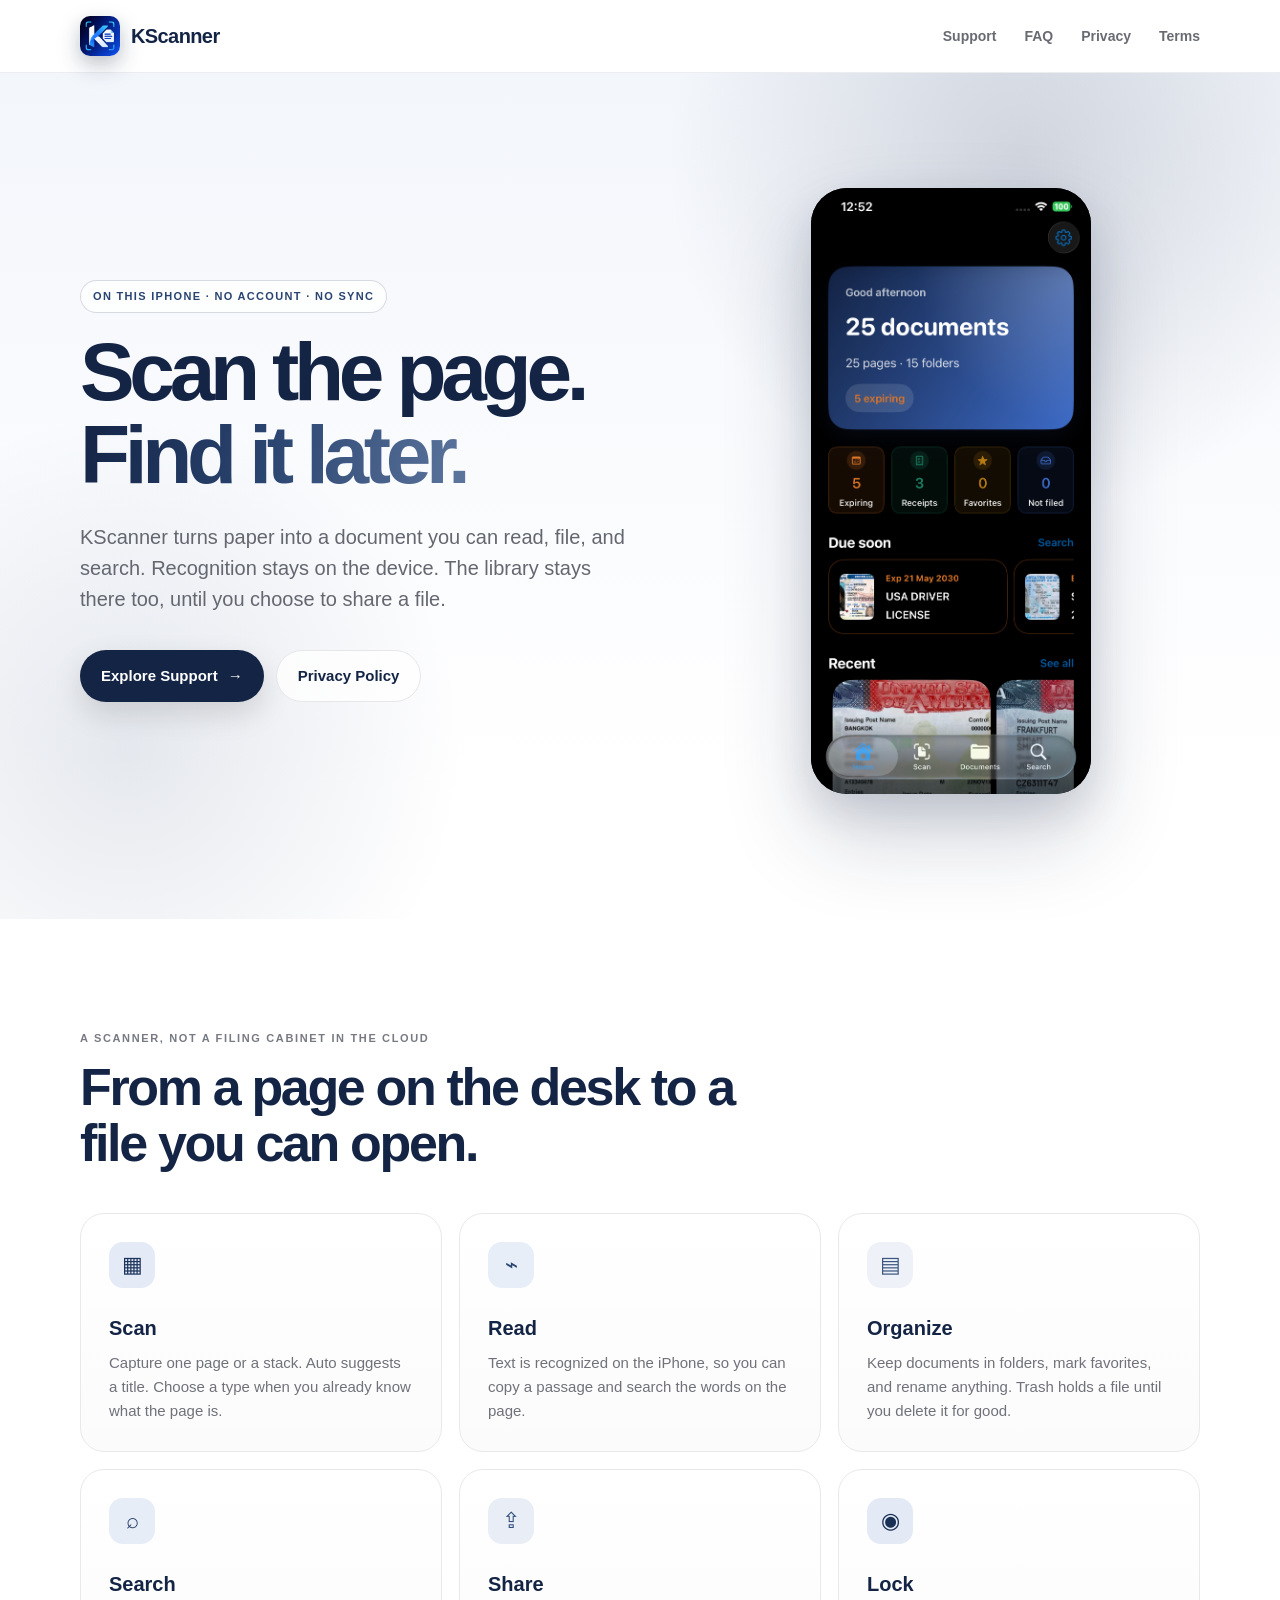
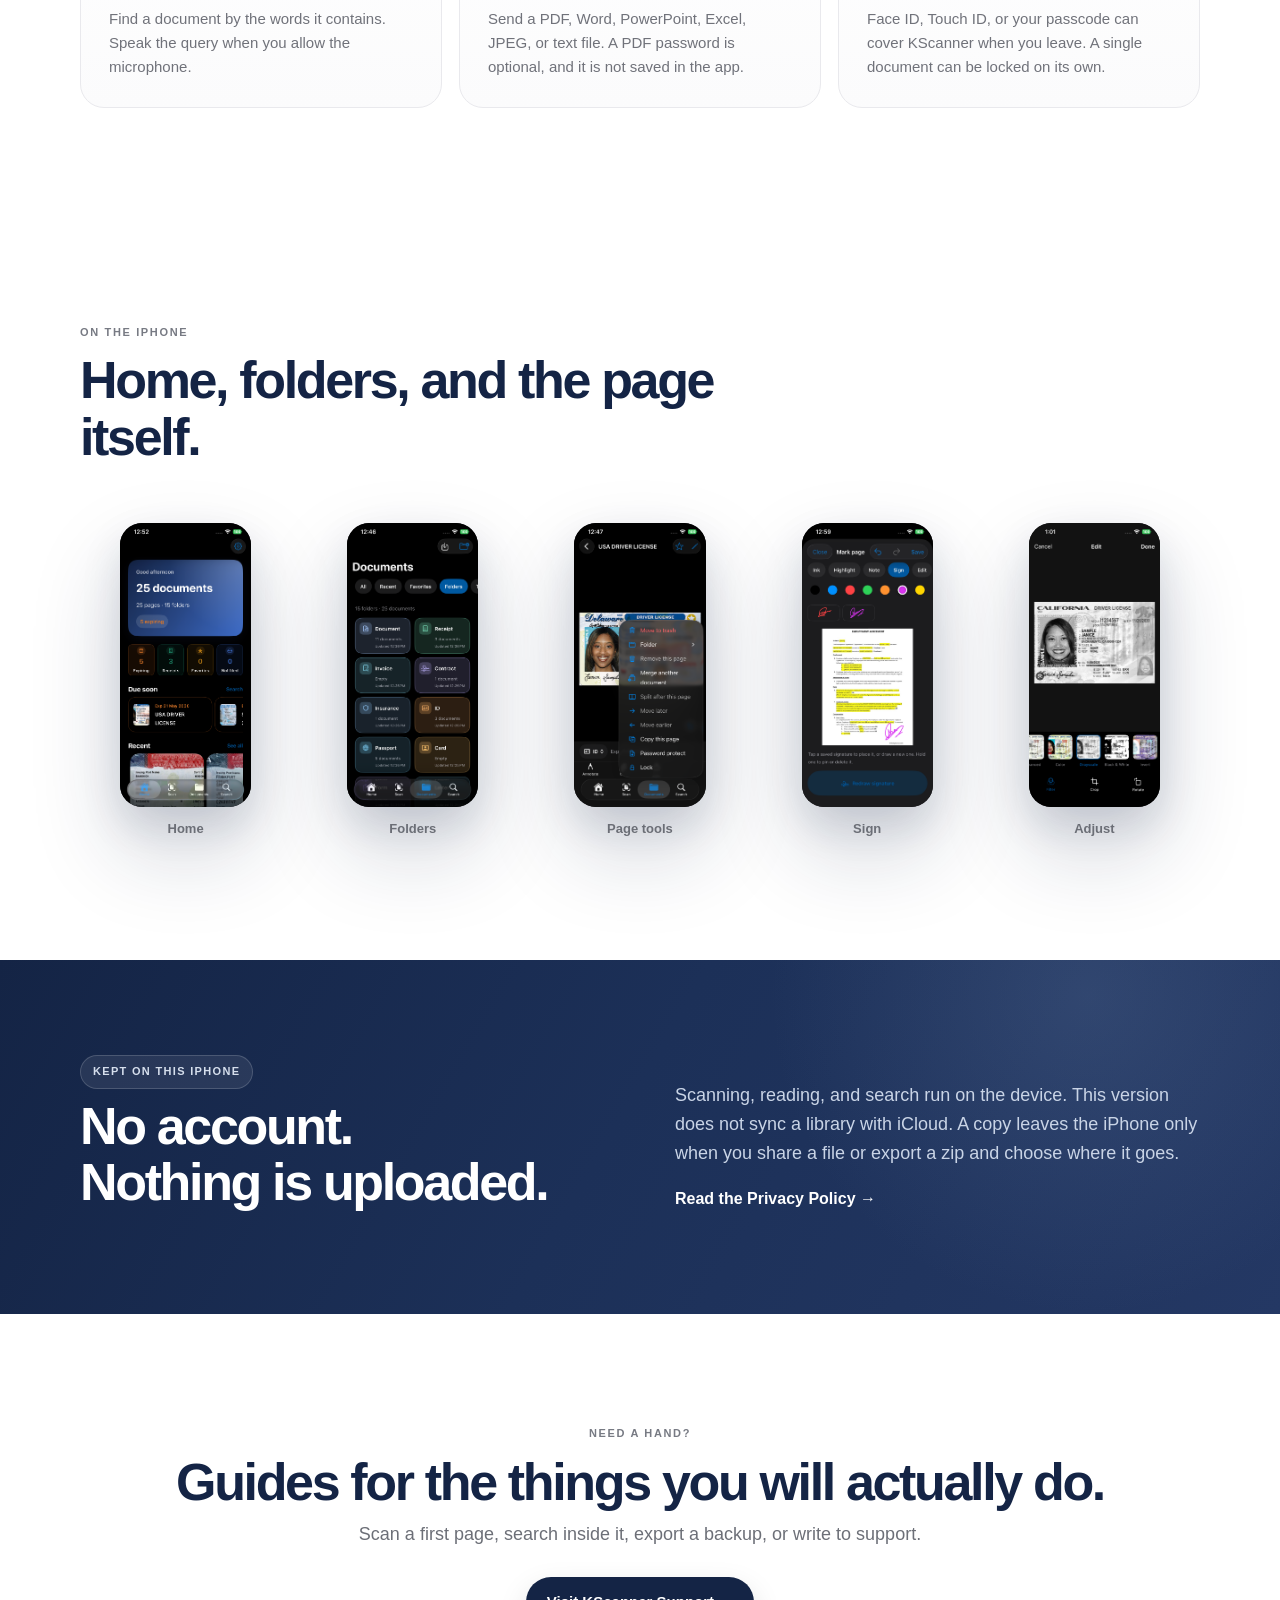
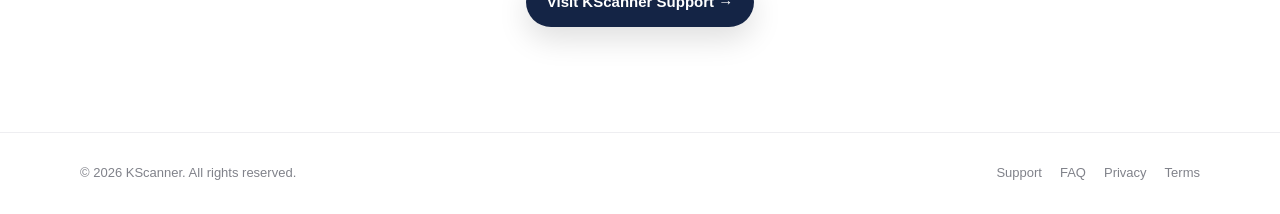
==== index.html @ 7801cc3a "Add files via upload" ====
<!doctype html>
<html lang="en">
<head>
    <meta charset="utf-8">
    <meta name="viewport" content="width=device-width, initial-scale=1">
    <meta name="theme-color" content="#142445">
    <link rel="icon" href="images/kscanner-icon.png" type="image/png">
    <link rel="apple-touch-icon" href="images/kscanner-icon.png">
    <meta
        name="description"
        content="KScanner is a private document scanner for iPhone. Scan a page, read it on the device, and keep the library until you choose to share it."
    >
    <title>KScanner — Scan a page. Keep it here.</title>
    <link rel="stylesheet" href="styles.css">
</head>
<body>

<header>
    <div class="nav wrap">
        <a class="brand" href="index.html" aria-label="KScanner">
            <img class="brand-icon" src="images/kscanner-icon.png" width="40" height="40" alt="">
            <span aria-hidden="true">KScanner</span>
        </a>
        <nav aria-label="Main">
            <a href="support.html">Support</a>
            <a href="faq.html">FAQ</a>
            <a href="privacy.html">Privacy</a>
            <a href="terms.html">Terms</a>
        </nav>
    </div>
</header>

<main>

<section class="hero">
    <div class="wrap hero-grid">
        <div>
            <span class="pill">ON THIS IPHONE · NO ACCOUNT · NO SYNC</span>
            <h1>
                Scan the page.<br>
                <span class="gradient-text">Find it later.</span>
            </h1>
            <p class="lead">
                KScanner turns paper into a document you can read, file, and search.
                Recognition stays on the device. The library stays there too, until you choose to share a file.
            </p>
            <div class="actions">
                <a class="button" href="support.html">
                    Explore Support
                    <span>→</span>
                </a>
                <a class="button ghost" href="privacy.html">Privacy Policy</a>
            </div>
        </div>

        <figure class="phone-shot hero-phone">
            <img
                src="images/screenshots/1.png"
                width="1170"
                height="2532"
                alt="KScanner home, with documents due soon and recent pages"
            >
        </figure>
    </div>
</section>

<section class="section">
    <div class="wrap">
        <div class="section-title">
            <span class="eyebrow">A SCANNER, NOT A FILING CABINET IN THE CLOUD</span>
            <h2>From a page on the desk to a file you can open.</h2>
        </div>

        <div class="cards">
            <article>
                <span class="card-icon blue">▦</span>
                <h3>Scan</h3>
                <p>
                    Capture one page or a stack. Auto suggests a title.
                    Choose a type when you already know what the page is.
                </p>
            </article>
            <article>
                <span class="card-icon purple">⌁</span>
                <h3>Read</h3>
                <p>
                    Text is recognized on the iPhone, so you can copy a passage
                    and search the words on the page.
                </p>
            </article>
            <article>
                <span class="card-icon orange">▤</span>
                <h3>Organize</h3>
                <p>
                    Keep documents in folders, mark favorites, and rename anything.
                    Trash holds a file until you delete it for good.
                </p>
            </article>
            <article>
                <span class="card-icon green">⌕</span>
                <h3>Search</h3>
                <p>
                    Find a document by the words it contains. Speak the query
                    when you allow the microphone.
                </p>
            </article>
            <article>
                <span class="card-icon pink">⇪</span>
                <h3>Share</h3>
                <p>
                    Send a PDF, Word, PowerPoint, Excel, JPEG, or text file.
                    A PDF password is optional, and it is not saved in the app.
                </p>
            </article>
            <article>
                <span class="card-icon cyan">◉</span>
                <h3>Lock</h3>
                <p>
                    Face ID, Touch ID, or your passcode can cover KScanner when you leave.
                    A single document can be locked on its own.
                </p>
            </article>
        </div>
    </div>
</section>

<section class="section">
    <div class="wrap">
        <div class="section-title">
            <span class="eyebrow">ON THE IPHONE</span>
            <h2>Home, folders, and the page itself.</h2>
        </div>
        <div class="shot-row">
            <figure>
                <div class="phone-shot">
                    <img src="images/screenshots/1.png" width="1170" height="2532" alt="Home, with documents due soon and recent scans">
                </div>
                <figcaption>Home</figcaption>
            </figure>
            <figure>
                <div class="phone-shot">
                    <img src="images/screenshots/2.png" width="1170" height="2532" alt="Documents organized into folders such as Receipt, Contract, and Passport">
                </div>
                <figcaption>Folders</figcaption>
            </figure>
            <figure>
                <div class="phone-shot">
                    <img src="images/screenshots/3.png" width="1170" height="2532" alt="Page tools, including trash, merge, password protection, and lock">
                </div>
                <figcaption>Page tools</figcaption>
            </figure>
            <figure>
                <div class="phone-shot">
                    <img src="images/screenshots/4.png" width="1170" height="2532" alt="Marking a page with ink, highlight, a note, and a signature">
                </div>
                <figcaption>Sign</figcaption>
            </figure>
            <figure>
                <div class="phone-shot">
                    <img src="images/screenshots/5.png" width="1170" height="2532" alt="Adjusting a page with filter, crop, and rotate">
                </div>
                <figcaption>Adjust</figcaption>
            </figure>
        </div>
    </div>
</section>

<section class="privacy-band">
    <div class="wrap split">
        <div>
            <span class="pill">KEPT ON THIS IPHONE</span>
            <h2>
                No account.<br>
                Nothing is uploaded.
            </h2>
        </div>
        <div>
            <p>
                Scanning, reading, and search run on the device. This version does not sync a library with iCloud.
                A copy leaves the iPhone only when you share a file or export a zip and choose where it goes.
            </p>
            <a class="text-link" href="privacy.html">Read the Privacy Policy →</a>
        </div>
    </div>
</section>

<section class="section">
    <div class="wrap final-cta">
        <span class="eyebrow">NEED A HAND?</span>
        <h2>Guides for the things you will actually do.</h2>
        <p>
            Scan a first page, search inside it, export a backup, or write to support.
        </p>
        <a class="button" href="support.html">Visit KScanner Support →</a>
    </div>
</section>

</main>

<footer>
    <div class="wrap footer">
        <span>© 2026 KScanner. All rights reserved.</span>
        <span>
            <a href="support.html">Support</a>
            <a href="faq.html">FAQ</a>
            <a href="privacy.html">Privacy</a>
            <a href="terms.html">Terms</a>
        </span>
    </div>
</footer>

</body>
</html>
---- styles.css ----
* {
    box-sizing: border-box;
}

html {
    scroll-behavior: smooth;
}

body {
    margin: 0;
    font-family: -apple-system, BlinkMacSystemFont, "SF Pro Display",
        "SF Pro Text", Inter, Arial, sans-serif;
    color: #142445;
    background: #ffffff;
    line-height: 1.6;
}

a {
    color: inherit;
}

.wrap {
    width: min(1120px, calc(100% - 40px));
    margin: 0 auto;
}

.narrow {
    width: min(820px, calc(100% - 40px));
}

header {
    position: sticky;
    top: 0;
    z-index: 100;
    background: rgba(255, 255, 255, 0.78);
    backdrop-filter: blur(24px);
    -webkit-backdrop-filter: blur(24px);
    border-bottom: 1px solid rgba(20, 36, 69, 0.08);
}

.nav {
    height: 72px;
    display: flex;
    align-items: center;
    justify-content: space-between;
}

.brand {
    display: flex;
    align-items: center;
    gap: 11px;
    text-decoration: none;
    font-size: 20px;
    font-weight: 800;
    letter-spacing: -0.03em;
}

.brand-icon {
    width: 40px;
    height: 40px;
    display: block;
    border-radius: 10px;
    object-fit: cover;
    box-shadow:
        0 5px 15px rgba(0, 0, 0, 0.08),
        0 10px 25px rgba(20, 36, 69, 0.22);
}

nav {
    display: flex;
    gap: 28px;
}

nav a {
    text-decoration: none;
    color: #696b73;
    font-size: 14px;
    font-weight: 650;
    transition: color 0.2s ease;
}

nav a:hover,
nav a.active {
    color: #142445;
}

.app-store-bar {
    display: flex;
    justify-content: center;
    align-items: center;
    padding: 16px 20px;
    background: #f3f6fb;
}

.app-store-link {
    display: inline-flex;
    line-height: 0;
    text-decoration: none;
    transition: transform 0.2s ease;
}

.app-store-link:hover {
    transform: translateY(-2px);
}

.app-store-badge {
    display: block;
    height: 44px;
    width: auto;
}

/* HERO */

.hero {
    position: relative;
    overflow: hidden;
    padding: 115px 0 125px;
    background:
        radial-gradient(circle at 80% 10%, rgba(20, 36, 69, 0.16), transparent 28%),
        radial-gradient(circle at 10% 80%, rgba(42, 68, 112, 0.12), transparent 25%),
        linear-gradient(180deg, #f3f6fb 0%, #ffffff 85%);
}

.hero-grid {
    display: grid;
    grid-template-columns: 1.05fr 0.95fr;
    gap: 70px;
    align-items: center;
}

.hero h1,
.page-hero h1 {
    font-size: clamp(48px, 7vw, 82px);
    line-height: 1.01;
    letter-spacing: -0.065em;
    margin: 18px 0 25px;
    font-weight: 850;
}

.gradient-text {
    background: linear-gradient(
        100deg,
        #142445,
        #2a4470 48%,
        #5d769e
    );
    -webkit-background-clip: text;
    background-clip: text;
    color: transparent;
}

.lead {
    font-size: 20px;
    line-height: 1.55;
    color: #646770;
    max-width: 690px;
}

.pill {
    display: inline-flex;
    padding: 7px 12px;
    border: 1px solid rgba(20, 36, 69, 0.16);
    border-radius: 999px;
    background: rgba(255, 255, 255, 0.72);
    font-size: 11px;
    font-weight: 800;
    letter-spacing: 0.12em;
    color: #2a4470;
}

.actions {
    display: flex;
    gap: 12px;
    margin-top: 35px;
}

.button {
    display: inline-flex;
    align-items: center;
    gap: 10px;
    padding: 13px 21px;
    border-radius: 999px;
    background: #142445;
    color: white;
    text-decoration: none;
    font-size: 15px;
    font-weight: 700;
    box-shadow: 0 12px 30px rgba(0, 0, 0, 0.13);
    transition:
        transform 0.2s ease,
        box-shadow 0.2s ease;
}

.button:hover {
    transform: translateY(-3px);
    box-shadow: 0 18px 38px rgba(0, 0, 0, 0.17);
}

.button.ghost {
    background: rgba(255, 255, 255, 0.8);
    color: #142445;
    border: 1px solid #e7e7eb;
    box-shadow: none;
}

/* HERO VISUAL */

.hero-card {
    min-height: 430px;
    border-radius: 38px;
    position: relative;
    overflow: hidden;
    background:
        radial-gradient(
            circle at 50% 35%,
            rgba(255, 255, 255, 0.95),
            transparent 30%
        ),
        linear-gradient(
            145deg,
            #e4ebf6,
            #eef2f8 52%,
            #e7eef6
        );
    border: 1px solid rgba(255, 255, 255, 0.9);
    box-shadow: 0 30px 80px rgba(20, 36, 69, 0.14);
}

.orb {
    position: absolute;
    width: 340px;
    height: 340px;
    border-radius: 50%;
    background:
        radial-gradient(
            circle at 35% 30%,
            white,
            rgba(42, 68, 112, 0.48) 30%,
            rgba(20, 36, 69, 0.18) 68%,
            transparent 70%
        );
    top: 35px;
    left: 50%;
    transform: translateX(-50%);
}

.mini-window {
    position: absolute;
    width: 74%;
    left: 13%;
    top: 72px;
    padding: 18px;
    border-radius: 24px;
    background: rgba(255, 255, 255, 0.82);
    backdrop-filter: blur(20px);
    border: 1px solid rgba(255, 255, 255, 0.9);
    box-shadow: 0 25px 55px rgba(20, 36, 69, 0.16);
}

.window-top {
    display: flex;
    gap: 6px;
}

.window-top span {
    width: 7px;
    height: 7px;
    border-radius: 50%;
    background: #c6c7cf;
}

.mock-title {
    font-weight: 760;
    font-size: 17px;
    margin-top: 22px;
}

.mock-stats {
    margin: 18px 0;
    padding: 16px;
    border-radius: 16px;
    background: linear-gradient(135deg, #e7eef6, #fff);
}

.mock-stats b {
    display: block;
    font-size: 30px;
    letter-spacing: -0.04em;
}

.mock-stats span {
    font-size: 12px;
    color: #777;
}

.mock-row {
    display: flex;
    align-items: center;
    gap: 10px;
    padding: 12px 4px;
    border-bottom: 1px solid #eee;
}

.mock-row:last-child {
    border: 0;
}

.mock-row i {
    font-style: normal;
    width: 28px;
    height: 28px;
    border-radius: 9px;
    display: grid;
    place-items: center;
    background: #e7eef6;
    color: #2a4470;
}

.mock-row span {
    font-size: 13px;
    flex: 1;
}

.mock-row strong {
    font-size: 13px;
}

/* SECTIONS */

.section {
    padding: 105px 0;
}

.section-title {
    max-width: 720px;
    margin-bottom: 42px;
}

.eyebrow {
    font-size: 11px;
    letter-spacing: 0.15em;
    font-weight: 850;
    color: #777a83;
}

.section h2,
.privacy-band h2,
.final-cta h2 {
    font-size: clamp(32px, 4.2vw, 52px);
    line-height: 1.08;
    letter-spacing: -0.045em;
    margin: 9px 0;
}

/* FEATURE CARDS */

.cards {
    display: grid;
    grid-template-columns: repeat(3, 1fr);
    gap: 17px;
}

.cards article {
    border: 1px solid #e9e9ed;
    border-radius: 24px;
    padding: 28px;
    background: linear-gradient(180deg, #ffffff, #fbfbfc);
    transition:
        transform 0.2s ease,
        box-shadow 0.2s ease;
}

.cards article:hover {
    transform: translateY(-5px);
    box-shadow: 0 20px 50px rgba(30, 30, 60, 0.08);
}

.card-icon {
    display: grid;
    place-items: center;
    width: 46px;
    height: 46px;
    border-radius: 14px;
    margin-bottom: 24px;
    font-size: 22px;
}

.blue {
    background: #e4ebf6;
    color: #1c335c;
}

.purple {
    background: #e7eef8;
    color: #2a4470;
}

.orange {
    background: #eef2f8;
    color: #3d5680;
}

.green {
    background: #e6edf6;
    color: #243a66;
}

.pink {
    background: #e9eef6;
    color: #314e7a;
}

.cyan {
    background: #e3eaf5;
    color: #1a3054;
}

.cards h3 {
    margin: 0 0 7px;
    font-size: 20px;
}

.cards p {
    margin: 0;
    color: #70727a;
    font-size: 15px;
}

/* PRIVACY BAND */

.privacy-band {
    padding: 95px 0;
    color: white;
    background:
        radial-gradient(
            circle at 85% 10%,
            rgba(93, 118, 158, 0.28),
            transparent 28%
        ),
        linear-gradient(
            120deg,
            #142445,
            #1c3058 48%,
            #243864
        );
}

.split {
    display: grid;
    grid-template-columns: 1fr 1fr;
    gap: 70px;
    align-items: center;
}

.privacy-band .pill {
    background: rgba(255, 255, 255, 0.08);
    border-color: rgba(255, 255, 255, 0.16);
    color: #d5deec;
}

.privacy-band p {
    color: #c9d4e6;
    font-size: 18px;
}

.text-link {
    font-weight: 750;
    text-decoration: none;
}

.text-link:hover {
    text-decoration: underline;
}

/* CTA */

.final-cta {
    text-align: center;
}

.final-cta p {
    color: #6c6f77;
    font-size: 18px;
    margin: 10px auto 28px;
}

/* INNER PAGE */

.page-hero {
    padding: 90px 0 75px;
    background:
        radial-gradient(
            circle at 85% 10%,
            rgba(20, 36, 69, 0.14),
            transparent 30%
        ),
        linear-gradient(
            135deg,
            #f3f6fb,
            #eef2f8
        );
}

.updated {
    color: #858791;
    font-size: 13px;
    margin-top: 28px;
}

/* SUPPORT */

.support-grid {
    display: grid;
    grid-template-columns: 1fr 1fr;
    gap: 14px;
    margin-bottom: 55px;
}

.support-card {
    padding: 25px;
    border: 1px solid #e7e7eb;
    border-radius: 20px;
    text-decoration: none;
    background: white;
    transition: 0.2s ease;
}

.support-card:hover {
    transform: translateY(-4px);
    box-shadow: 0 16px 38px rgba(30, 30, 60, 0.08);
}

.support-card span {
    font-size: 11px;
    font-weight: 800;
    color: #2a4470;
}

.support-card h3 {
    margin: 8px 0 5px;
    font-size: 19px;
}

.support-card p {
    margin: 0;
    color: #777982;
    font-size: 14px;
}

/* ARTICLE */

.article {
    padding: 30px 0;
}

.article + .article {
    border-top: 1px solid #ececef;
}

.article h2 {
    font-size: 34px;
    line-height: 1.15;
    letter-spacing: -0.035em;
    margin: 9px 0 12px;
}

.article h3 {
    font-size: 20px;
    margin: 26px 0 8px;
}

.article p,
.article li {
    color: #60636c;
}

.article li {
    margin: 7px 0;
}

.tip,
.notice {
    display: flex;
    gap: 12px;
    padding: 17px 19px;
    border-radius: 16px;
    background: linear-gradient(
        135deg,
        #f3f6fb,
        #e7eef6
    );
    margin-top: 22px;
}

.tip strong {
    color: #243a66;
}

.muted {
    color: #8a8c93 !important;
    font-size: 14px;
}

/* FAQ */

.faq-list details {
    border-bottom: 1px solid #e7e7ea;
    padding: 23px 0;
}

.faq-list details:first-child {
    border-top: 1px solid #e7e7ea;
}

.faq-list summary {
    list-style: none;
    cursor: pointer;
    font-size: 18px;
    font-weight: 720;
    display: flex;
    justify-content: space-between;
    gap: 20px;
}

.faq-list summary::-webkit-details-marker {
    display: none;
}

.faq-list summary::after {
    content: "+";
    font-weight: 400;
    color: #777;
}

.faq-list details[open] summary::after {
    content: "−";
}

.faq-list p {
    color: #666971;
    max-width: 730px;
}

/* INSURANCE FEATURE */

.workflow {
    display: grid;
    grid-template-columns: repeat(6, minmax(0, 1fr));
    gap: 12px;
    margin-top: 46px;
}

.workflow a {
    display: flex;
    flex-direction: column;
    gap: 7px;
    min-height: 92px;
    padding: 16px 14px;
    border-radius: 18px;
    background: rgba(255, 255, 255, 0.78);
    border: 1px solid rgba(20, 36, 69, 0.14);
    text-decoration: none;
    transition:
        transform 0.2s ease,
        box-shadow 0.2s ease;
}

.workflow a:hover {
    transform: translateY(-4px);
    box-shadow: 0 16px 38px rgba(30, 30, 60, 0.08);
}

.workflow b {
    font-size: 11px;
    letter-spacing: 0.14em;
    font-weight: 850;
    color: #2a4470;
}

.workflow span {
    font-size: 14px;
    font-weight: 750;
    letter-spacing: -0.02em;
    color: #142445;
}

.feature-block {
    padding: 88px 0;
}

.feature-block.tint {
    background:
        radial-gradient(
            circle at 12% 20%,
            rgba(20, 36, 69, 0.1),
            transparent 32%
        ),
        linear-gradient(180deg, #f3f6fb 0%, #ffffff 80%);
}

.feature-grid {
    display: grid;
    grid-template-columns: minmax(220px, 340px) minmax(0, 1fr);
    gap: 72px;
    align-items: center;
}

.feature-grid.flip {
    grid-template-columns: minmax(0, 1fr) minmax(220px, 340px);
}

.feature-grid.flip .phone-shot,
.feature-grid.flip .shot-stack {
    order: 2;
}

.phone-shot {
    margin: 0 auto;
    width: min(100%, 340px);
    border-radius: 34px;
    overflow: hidden;
    background: #0d0d10;
    box-shadow:
        0 18px 40px rgba(20, 36, 69, 0.12),
        0 42px 90px rgba(20, 36, 69, 0.2);
}

.phone-shot img {
    display: block;
    width: 100%;
    height: auto;
}

.shot-caption {
    margin: 14px auto 0;
    max-width: 340px;
    text-align: center;
    font-size: 13px;
    color: #80828a;
}

.shot-stack {
    display: grid;
    gap: 18px;
    justify-items: center;
}

.kicker {
    display: inline-block;
    font-size: 11px;
    letter-spacing: 0.16em;
    font-weight: 850;
    color: #2a4470;
    margin-bottom: 8px;
}

.feature-copy h2 {
    font-size: clamp(32px, 4.2vw, 48px);
    line-height: 1.08;
    letter-spacing: -0.045em;
    margin: 8px 0 16px;
}

.feature-copy p {
    font-size: 18px;
    line-height: 1.6;
    color: #60636c;
    max-width: 560px;
}

.feature-points {
    margin: 22px 0 0;
    padding: 0;
    list-style: none;
}

.feature-points li {
    position: relative;
    padding: 10px 0 10px 28px;
    color: #4f525a;
    font-size: 16px;
}

.feature-points li::before {
    content: "";
    position: absolute;
    left: 0;
    top: 18px;
    width: 8px;
    height: 8px;
    border-radius: 50%;
    background: linear-gradient(135deg, #142445, #4d6590);
}

.shot-trio {
    display: grid;
    grid-template-columns: repeat(3, minmax(0, 1fr));
    gap: 20px;
    align-items: start;
}

.shot-trio .phone-shot {
    width: 100%;
}

.shot-trio figcaption,
.shot-row figcaption {
    margin-top: 12px;
    text-align: center;
    font-size: 13px;
    font-weight: 650;
    color: #6b6e76;
}

.shot-row {
    display: grid;
    grid-template-columns: repeat(5, minmax(0, 1fr));
    gap: 16px;
    align-items: start;
}

.shot-row .phone-shot {
    width: 100%;
    border-radius: 22px;
}

.hero-phone {
    width: min(100%, 280px);
    border-radius: 36px;
}

.ask-pair {
    display: grid;
    grid-template-columns: repeat(2, minmax(0, 1fr));
    gap: 22px;
    margin-top: 36px;
}

.ask-pair .phone-shot {
    width: min(100%, 360px);
}

.promise {
    display: grid;
    grid-template-columns: repeat(3, 1fr);
    gap: 16px;
    margin-top: 36px;
}

.promise article {
    padding: 24px;
    border-radius: 22px;
    background: rgba(255, 255, 255, 0.08);
    border: 1px solid rgba(255, 255, 255, 0.14);
}

.promise h3 {
    margin: 0 0 8px;
    font-size: 18px;
    color: #fff;
}

.promise p {
    margin: 0;
    color: #c9d4e6;
    font-size: 15px;
}

.insurance-teaser {
    padding: 90px 0;
    background: linear-gradient(180deg, #ffffff 0%, #f3f6fb 100%);
}

/* FOOTER */

footer {
    border-top: 1px solid #eeeef1;
}

.footer {
    display: flex;
    justify-content: space-between;
    gap: 20px;
    padding: 30px 0;
    color: #80828a;
    font-size: 13px;
}

.footer span:last-child {
    display: flex;
    gap: 18px;
}

.footer a {
    text-decoration: none;
}

.footer a:hover {
    text-decoration: underline;
}

/* MOBILE */

@media (max-width: 800px) {
    .wrap {
        width: calc(100% - 28px);
    }

    .nav {
        height: 64px;
    }

    nav {
        gap: 15px;
    }

    nav a {
        font-size: 13px;
    }

    .hero {
        padding: 75px 0 85px;
    }

    .hero-grid {
        grid-template-columns: 1fr;
        gap: 45px;
    }

    .hero-card {
        min-height: 360px;
    }

    .cards {
        grid-template-columns: 1fr;
    }

    .support-grid {
        grid-template-columns: 1fr;
    }

    .split {
        grid-template-columns: 1fr;
        gap: 20px;
    }

    .workflow {
        grid-template-columns: repeat(3, minmax(0, 1fr));
    }

    .feature-grid,
    .feature-grid.flip {
        grid-template-columns: 1fr;
        gap: 32px;
    }

    .feature-grid.flip .phone-shot,
    .feature-grid.flip .shot-stack {
        order: 0;
    }

    .shot-trio,
    .ask-pair,
    .promise {
        grid-template-columns: 1fr;
    }

    .shot-row {
        grid-template-columns: repeat(2, minmax(0, 1fr));
    }

    .phone-shot {
        width: min(100%, 320px);
    }

    .feature-block {
        padding: 64px 0;
    }

    .section {
        padding: 75px 0;
    }

    .footer {
        flex-direction: column;
    }

    .footer span:last-child {
        gap: 14px;
    }

    .hero h1,
    .page-hero h1 {
        font-size: 51px;
    }

    .lead {
        font-size: 18px;
    }
}

@media (max-width: 500px) {
    .brand {
        font-size: 18px;
    }

    .brand-icon {
        width: 32px;
        height: 32px;
        border-radius: 8px;
    }

    .shot-row {
        grid-template-columns: 1fr;
    }

    .shot-row .phone-shot {
        width: min(100%, 280px);
        margin-inline: auto;
    }

    nav {
        gap: 10px;
    }

    nav a {
        font-size: 12px;
    }

    .actions {
        flex-direction: column;
        align-items: stretch;
    }

    .button {
        justify-content: center;
    }

    .app-store-badge {
        height: 40px;
    }

    .hero-card {
        border-radius: 28px;
    }

    .mini-window {
        width: 82%;
        left: 9%;
    }
}
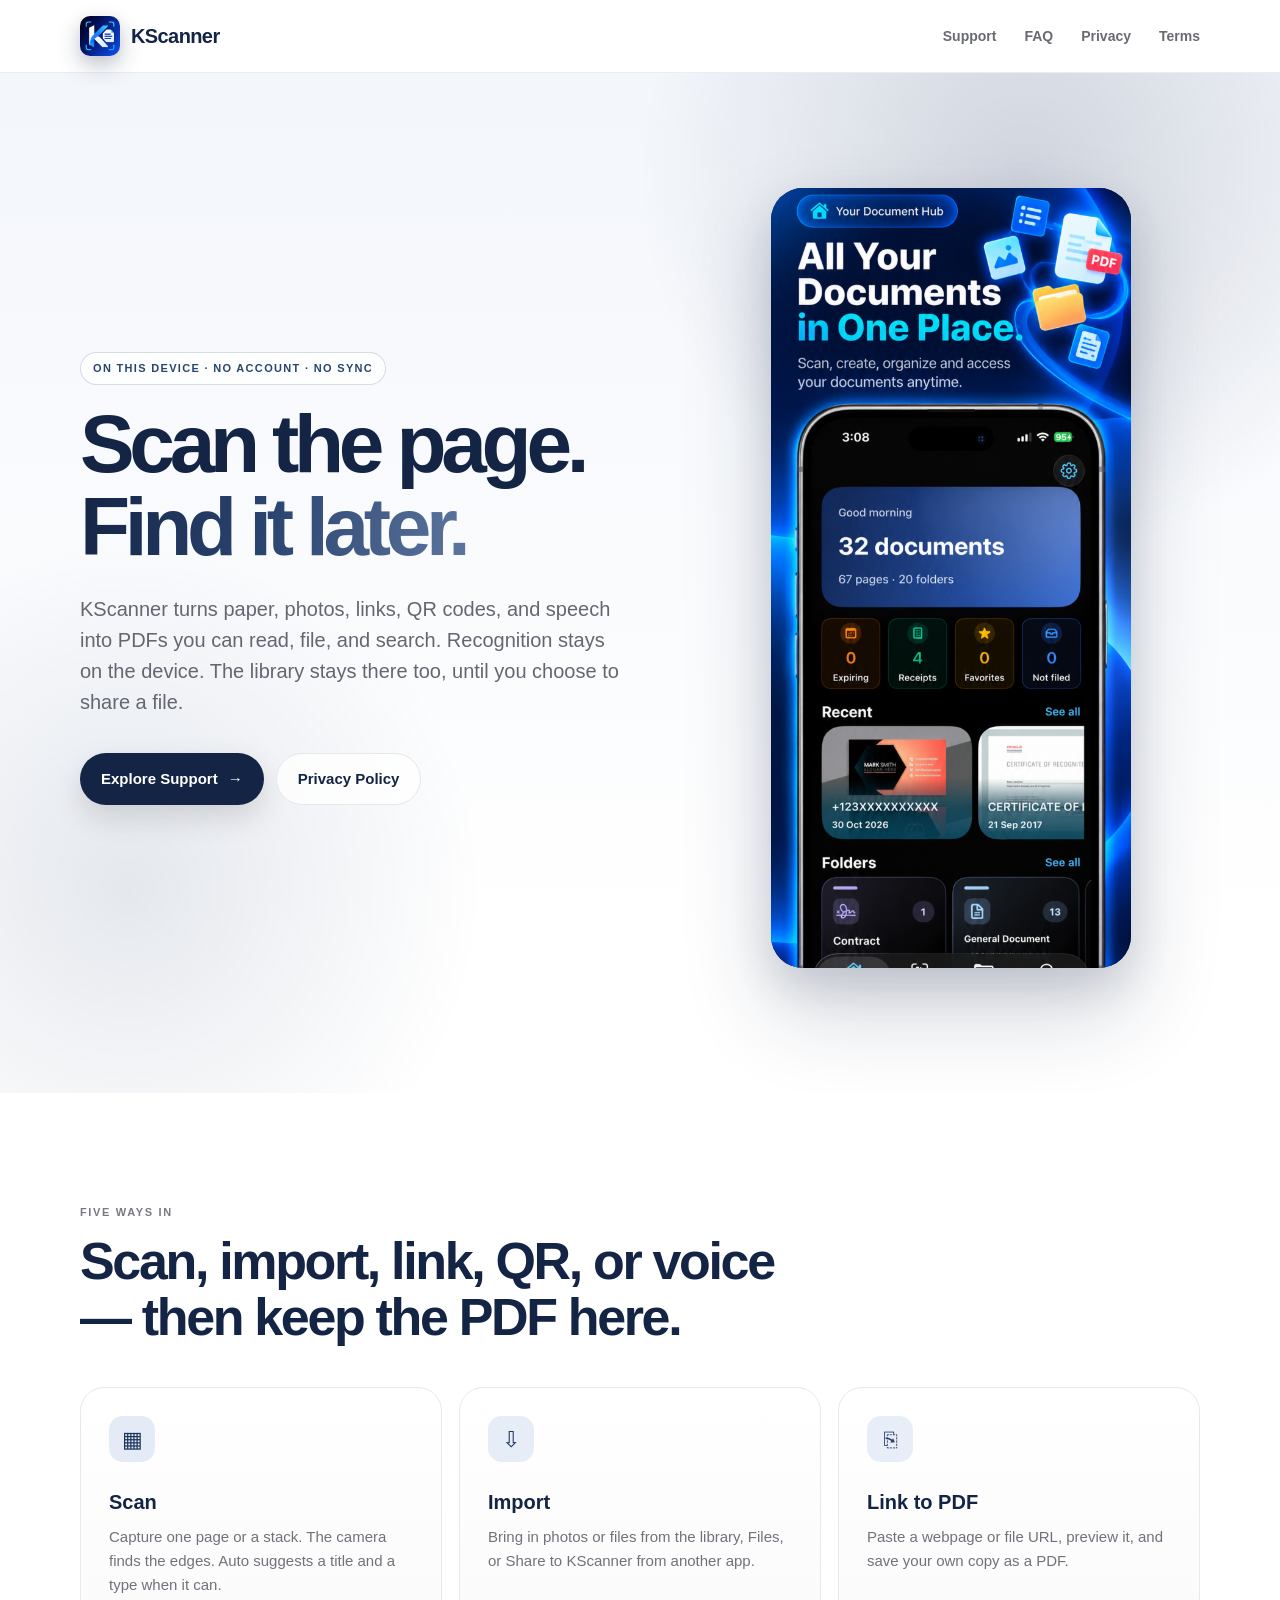
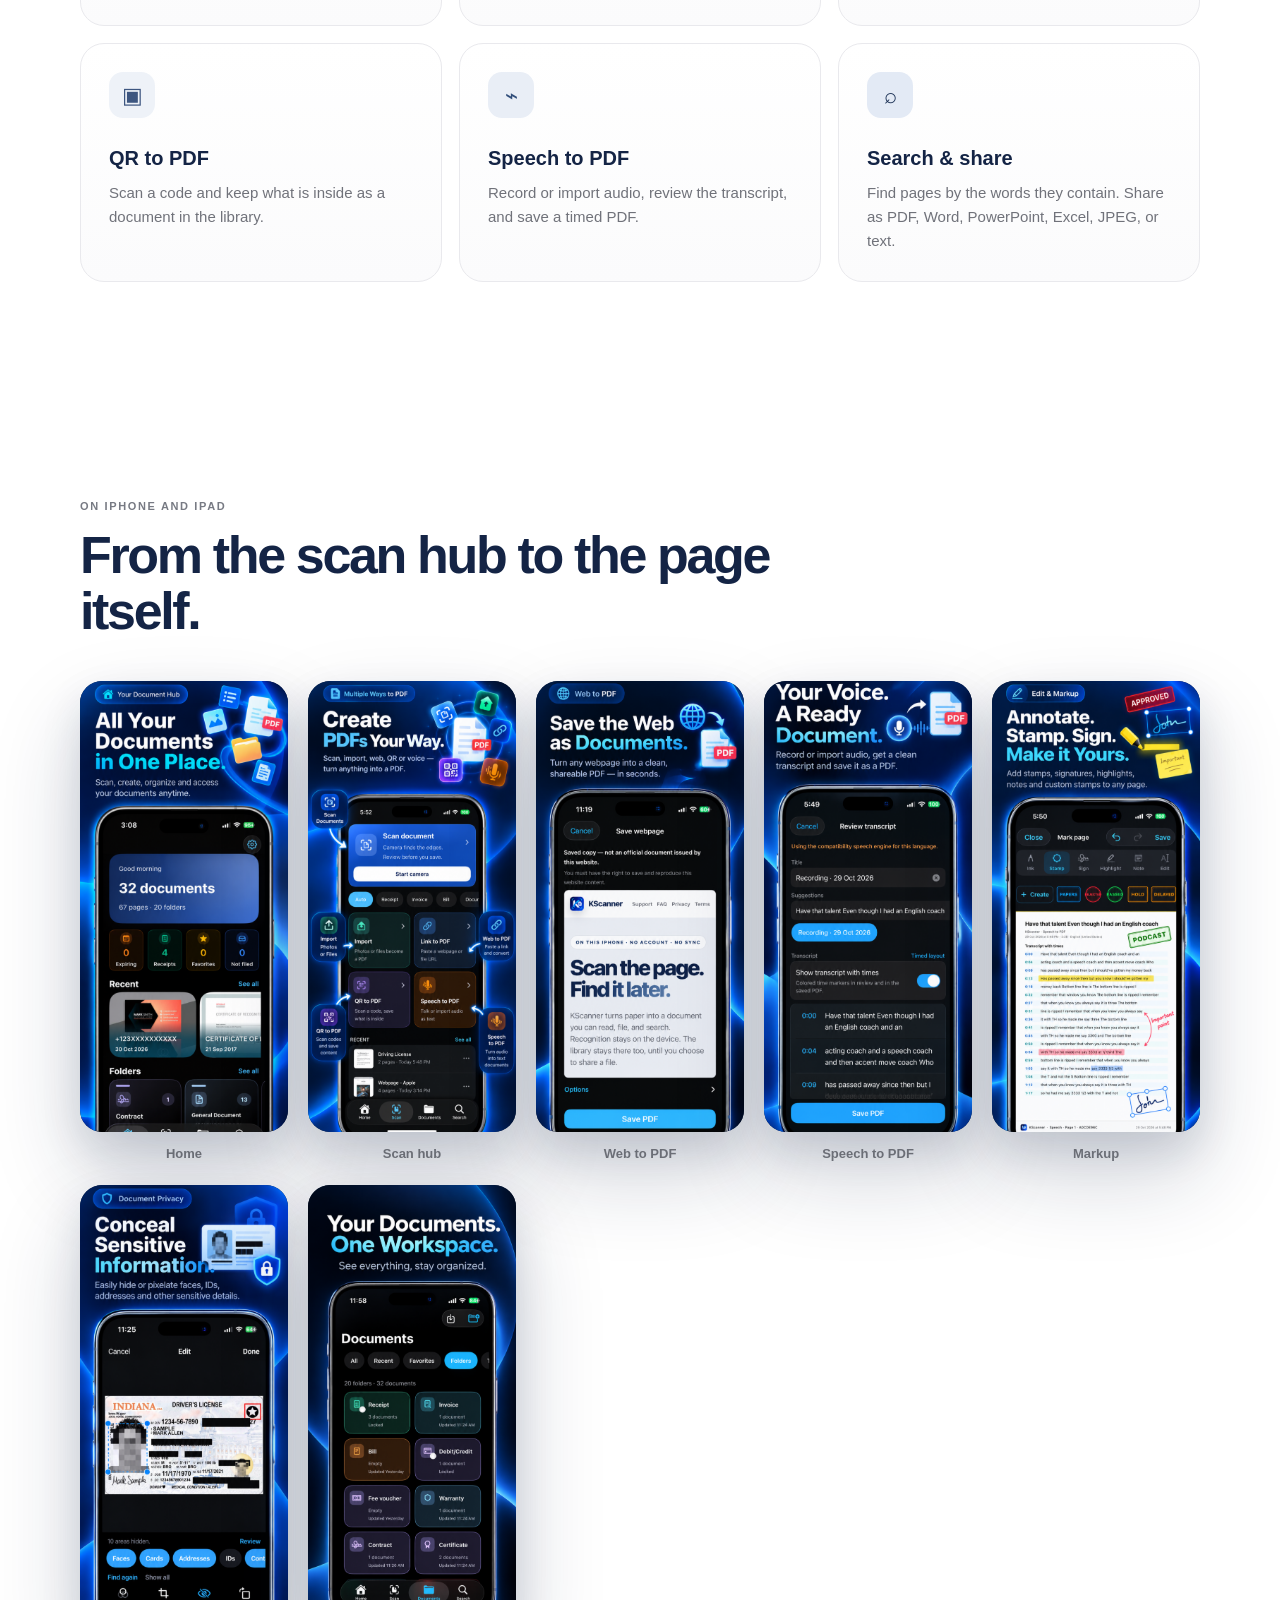
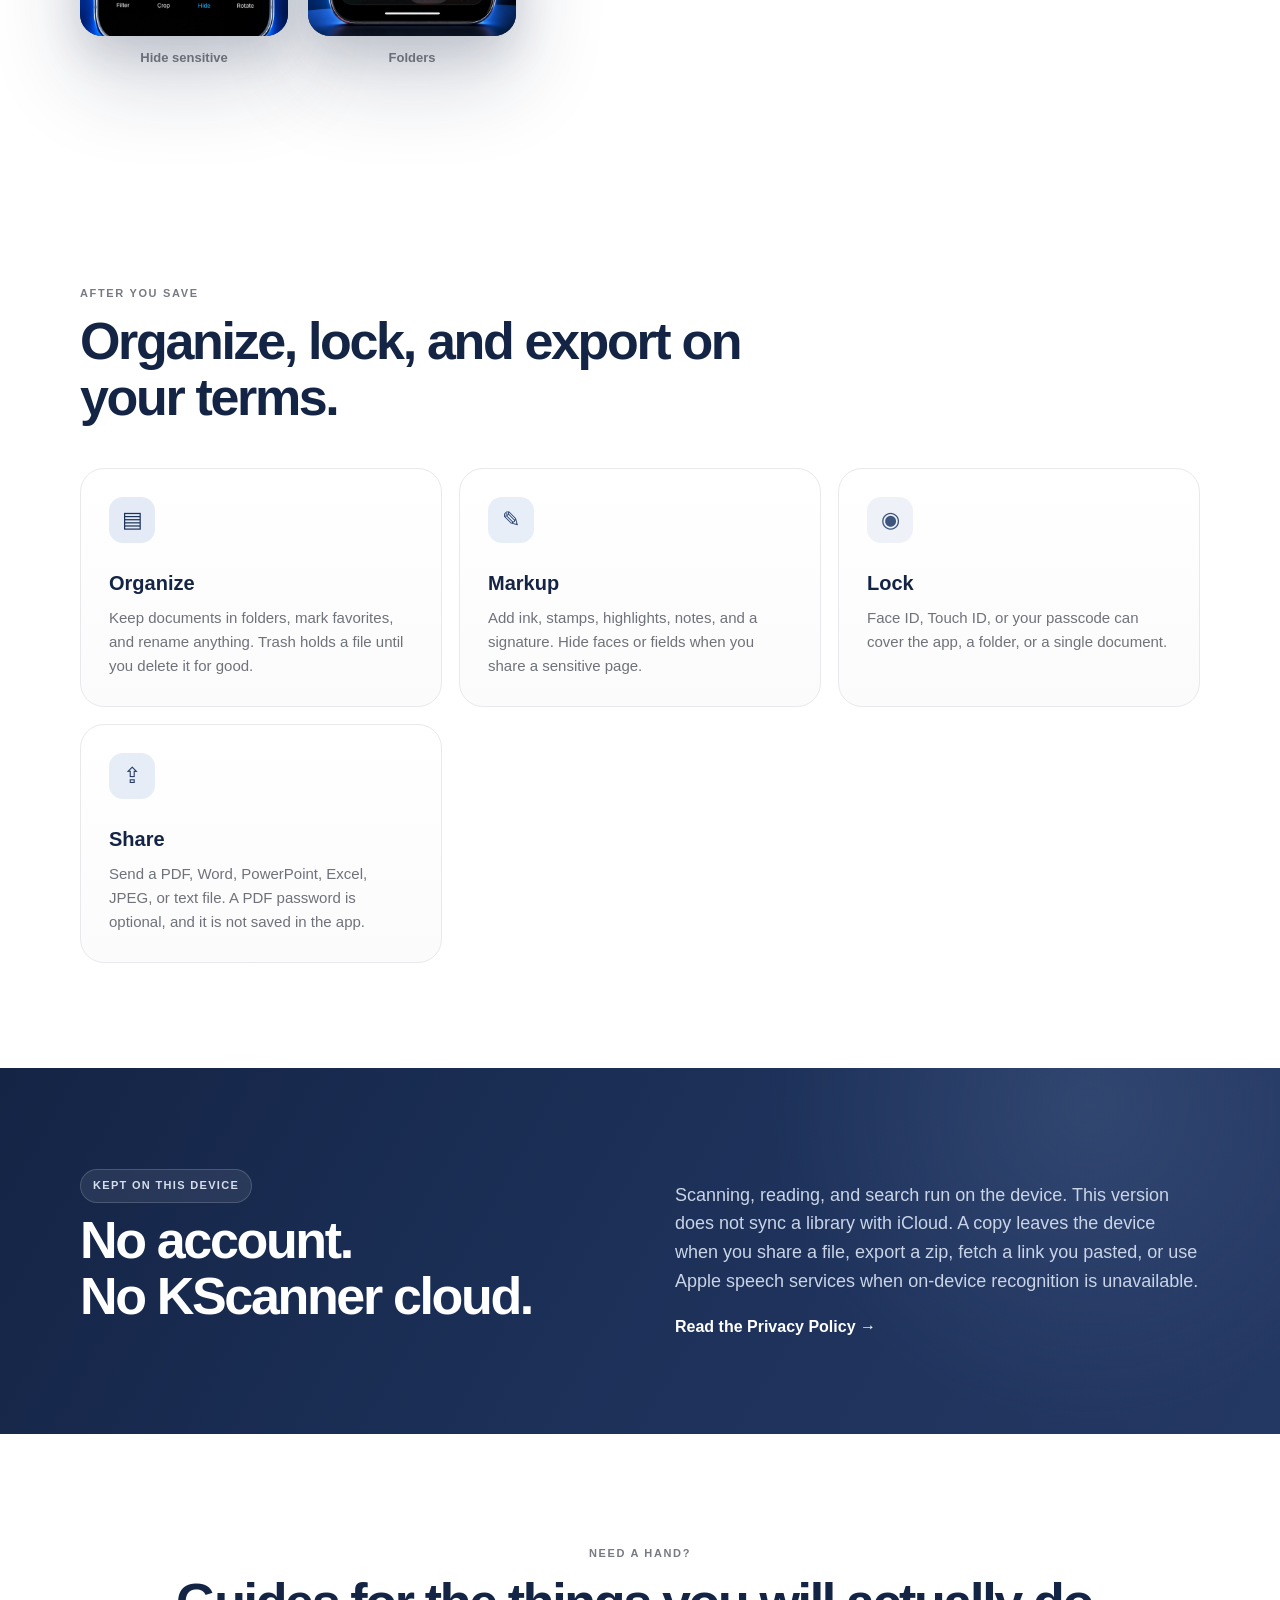
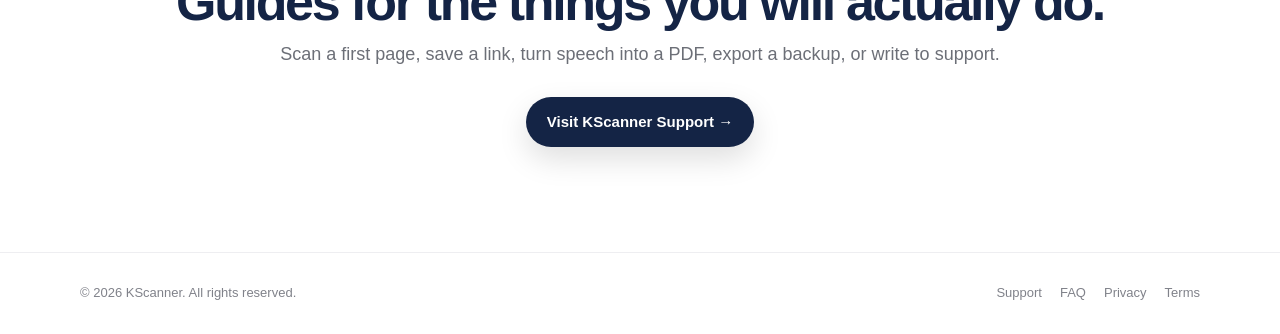
==== commit 35494f03: "Add files via upload" ====
--- a/index.html
+++ b/index.html
@@ -8,7 +8,7 @@
     <link rel="apple-touch-icon" href="images/kscanner-icon.png">
     <meta
         name="description"
-        content="KScanner is a private document scanner for iPhone. Scan a page, read it on the device, and keep the library until you choose to share it."
+        content="KScanner is a private document scanner for iPhone and iPad. Scan, import, save a link, read a QR code, or turn speech into a PDF — on the device, with no account."
     >
     <title>KScanner — Scan a page. Keep it here.</title>
     <link rel="stylesheet" href="styles.css">
@@ -35,13 +35,13 @@
 <section class="hero">
     <div class="wrap hero-grid">
         <div>
-            <span class="pill">ON THIS IPHONE · NO ACCOUNT · NO SYNC</span>
+            <span class="pill">ON THIS DEVICE · NO ACCOUNT · NO SYNC</span>
             <h1>
                 Scan the page.<br>
                 <span class="gradient-text">Find it later.</span>
             </h1>
             <p class="lead">
-                KScanner turns paper into a document you can read, file, and search.
+                KScanner turns paper, photos, links, QR codes, and speech into PDFs you can read, file, and search.
                 Recognition stays on the device. The library stays there too, until you choose to share a file.
             </p>
             <div class="actions">
@@ -53,12 +53,12 @@
             </div>
         </div>
 
-        <figure class="phone-shot hero-phone">
+        <figure class="promo-shot hero-promo">
             <img
-                src="images/screenshots/1.png"
-                width="1170"
-                height="2532"
-                alt="KScanner home, with documents due soon and recent pages"
+                src="images/screenshots/7.png"
+                width="1179"
+                height="2556"
+                alt="KScanner home, with documents, folders, and recent pages"
             >
         </figure>
     </div>
@@ -67,8 +67,8 @@
 <section class="section">
     <div class="wrap">
         <div class="section-title">
-            <span class="eyebrow">A SCANNER, NOT A FILING CABINET IN THE CLOUD</span>
-            <h2>From a page on the desk to a file you can open.</h2>
+            <span class="eyebrow">FIVE WAYS IN</span>
+            <h2>Scan, import, link, QR, or voice — then keep the PDF here.</h2>
         </div>
 
         <div class="cards">
@@ -76,20 +76,114 @@
                 <span class="card-icon blue">▦</span>
                 <h3>Scan</h3>
                 <p>
-                    Capture one page or a stack. Auto suggests a title.
-                    Choose a type when you already know what the page is.
-                </p>
-            </article>
-            <article>
-                <span class="card-icon purple">⌁</span>
-                <h3>Read</h3>
-                <p>
-                    Text is recognized on the iPhone, so you can copy a passage
-                    and search the words on the page.
-                </p>
-            </article>
-            <article>
-                <span class="card-icon orange">▤</span>
+                    Capture one page or a stack. The camera finds the edges.
+                    Auto suggests a title and a type when it can.
+                </p>
+            </article>
+            <article>
+                <span class="card-icon green">⇩</span>
+                <h3>Import</h3>
+                <p>
+                    Bring in photos or files from the library, Files, or Share to KScanner
+                    from another app.
+                </p>
+            </article>
+            <article>
+                <span class="card-icon purple">⎘</span>
+                <h3>Link to PDF</h3>
+                <p>
+                    Paste a webpage or file URL, preview it, and save your own copy as a PDF.
+                </p>
+            </article>
+            <article>
+                <span class="card-icon orange">▣</span>
+                <h3>QR to PDF</h3>
+                <p>
+                    Scan a code and keep what is inside as a document in the library.
+                </p>
+            </article>
+            <article>
+                <span class="card-icon pink">⌁</span>
+                <h3>Speech to PDF</h3>
+                <p>
+                    Record or import audio, review the transcript, and save a timed PDF.
+                </p>
+            </article>
+            <article>
+                <span class="card-icon cyan">⌕</span>
+                <h3>Search &amp; share</h3>
+                <p>
+                    Find pages by the words they contain. Share as PDF, Word, PowerPoint,
+                    Excel, JPEG, or text.
+                </p>
+            </article>
+        </div>
+    </div>
+</section>
+
+<section class="section">
+    <div class="wrap">
+        <div class="section-title">
+            <span class="eyebrow">ON IPHONE AND IPAD</span>
+            <h2>From the scan hub to the page itself.</h2>
+        </div>
+        <div class="shot-row">
+            <figure>
+                <div class="promo-shot">
+                    <img src="images/screenshots/7.png" width="1179" height="2556" alt="Home hub with document counts, recent scans, and folders">
+                </div>
+                <figcaption>Home</figcaption>
+            </figure>
+            <figure>
+                <div class="promo-shot">
+                    <img src="images/screenshots/3.png" width="1179" height="2556" alt="Scan hub with camera, Import, Link to PDF, QR to PDF, and Speech to PDF">
+                </div>
+                <figcaption>Scan hub</figcaption>
+            </figure>
+            <figure>
+                <div class="promo-shot">
+                    <img src="images/screenshots/4.png" width="1179" height="2556" alt="Saving a webpage as a personal PDF copy">
+                </div>
+                <figcaption>Web to PDF</figcaption>
+            </figure>
+            <figure>
+                <div class="promo-shot">
+                    <img src="images/screenshots/2.png" width="1179" height="2556" alt="Reviewing a speech transcript before saving a PDF">
+                </div>
+                <figcaption>Speech to PDF</figcaption>
+            </figure>
+            <figure>
+                <div class="promo-shot">
+                    <img src="images/screenshots/1.png" width="1179" height="2556" alt="Marking a page with stamps, signature, highlight, and notes">
+                </div>
+                <figcaption>Markup</figcaption>
+            </figure>
+            <figure>
+                <div class="promo-shot">
+                    <img src="images/screenshots/5.png" width="1179" height="2556" alt="Hiding faces and sensitive fields on an ID page">
+                </div>
+                <figcaption>Hide sensitive</figcaption>
+            </figure>
+            <figure>
+                <div class="promo-shot">
+                    <img src="images/screenshots/6.png" width="1179" height="2556" alt="Documents organized into folders, including locked folders">
+                </div>
+                <figcaption>Folders</figcaption>
+            </figure>
+        </div>
+    </div>
+</section>
+
+<section class="section">
+    <div class="wrap">
+        <div class="section-title">
+            <span class="eyebrow">AFTER YOU SAVE</span>
+            <h2>Organize, lock, and export on your terms.</h2>
+        </div>
+
+        <div class="cards">
+            <article>
+                <span class="card-icon blue">▤</span>
                 <h3>Organize</h3>
                 <p>
                     Keep documents in folders, mark favorites, and rename anything.
@@ -97,70 +191,29 @@
                 </p>
             </article>
             <article>
-                <span class="card-icon green">⌕</span>
-                <h3>Search</h3>
-                <p>
-                    Find a document by the words it contains. Speak the query
-                    when you allow the microphone.
-                </p>
-            </article>
-            <article>
-                <span class="card-icon pink">⇪</span>
+                <span class="card-icon purple">✎</span>
+                <h3>Markup</h3>
+                <p>
+                    Add ink, stamps, highlights, notes, and a signature.
+                    Hide faces or fields when you share a sensitive page.
+                </p>
+            </article>
+            <article>
+                <span class="card-icon orange">◉</span>
+                <h3>Lock</h3>
+                <p>
+                    Face ID, Touch ID, or your passcode can cover the app,
+                    a folder, or a single document.
+                </p>
+            </article>
+            <article>
+                <span class="card-icon green">⇪</span>
                 <h3>Share</h3>
                 <p>
                     Send a PDF, Word, PowerPoint, Excel, JPEG, or text file.
                     A PDF password is optional, and it is not saved in the app.
                 </p>
             </article>
-            <article>
-                <span class="card-icon cyan">◉</span>
-                <h3>Lock</h3>
-                <p>
-                    Face ID, Touch ID, or your passcode can cover KScanner when you leave.
-                    A single document can be locked on its own.
-                </p>
-            </article>
-        </div>
-    </div>
-</section>
-
-<section class="section">
-    <div class="wrap">
-        <div class="section-title">
-            <span class="eyebrow">ON THE IPHONE</span>
-            <h2>Home, folders, and the page itself.</h2>
-        </div>
-        <div class="shot-row">
-            <figure>
-                <div class="phone-shot">
-                    <img src="images/screenshots/1.png" width="1170" height="2532" alt="Home, with documents due soon and recent scans">
-                </div>
-                <figcaption>Home</figcaption>
-            </figure>
-            <figure>
-                <div class="phone-shot">
-                    <img src="images/screenshots/2.png" width="1170" height="2532" alt="Documents organized into folders such as Receipt, Contract, and Passport">
-                </div>
-                <figcaption>Folders</figcaption>
-            </figure>
-            <figure>
-                <div class="phone-shot">
-                    <img src="images/screenshots/3.png" width="1170" height="2532" alt="Page tools, including trash, merge, password protection, and lock">
-                </div>
-                <figcaption>Page tools</figcaption>
-            </figure>
-            <figure>
-                <div class="phone-shot">
-                    <img src="images/screenshots/4.png" width="1170" height="2532" alt="Marking a page with ink, highlight, a note, and a signature">
-                </div>
-                <figcaption>Sign</figcaption>
-            </figure>
-            <figure>
-                <div class="phone-shot">
-                    <img src="images/screenshots/5.png" width="1170" height="2532" alt="Adjusting a page with filter, crop, and rotate">
-                </div>
-                <figcaption>Adjust</figcaption>
-            </figure>
         </div>
     </div>
 </section>
@@ -168,16 +221,17 @@
 <section class="privacy-band">
     <div class="wrap split">
         <div>
-            <span class="pill">KEPT ON THIS IPHONE</span>
+            <span class="pill">KEPT ON THIS DEVICE</span>
             <h2>
                 No account.<br>
-                Nothing is uploaded.
+                No KScanner cloud.
             </h2>
         </div>
         <div>
             <p>
                 Scanning, reading, and search run on the device. This version does not sync a library with iCloud.
-                A copy leaves the iPhone only when you share a file or export a zip and choose where it goes.
+                A copy leaves the device when you share a file, export a zip, fetch a link you pasted, or use
+                Apple speech services when on-device recognition is unavailable.
             </p>
             <a class="text-link" href="privacy.html">Read the Privacy Policy →</a>
         </div>
@@ -189,7 +243,7 @@
         <span class="eyebrow">NEED A HAND?</span>
         <h2>Guides for the things you will actually do.</h2>
         <p>
-            Scan a first page, search inside it, export a backup, or write to support.
+            Scan a first page, save a link, turn speech into a PDF, export a backup, or write to support.
         </p>
         <a class="button" href="support.html">Visit KScanner Support →</a>
     </div>
--- a/styles.css
+++ b/styles.css
@@ -812,16 +812,44 @@
     color: #6b6e76;
 }
 
+.promo-shot {
+    margin: 0;
+    width: 100%;
+    border-radius: 28px;
+    overflow: hidden;
+    background: #0b1a33;
+    box-shadow:
+        0 18px 40px rgba(20, 36, 69, 0.12),
+        0 42px 90px rgba(20, 36, 69, 0.2);
+}
+
+.promo-shot img {
+    display: block;
+    width: 100%;
+    height: auto;
+}
+
 .shot-row {
     display: grid;
-    grid-template-columns: repeat(5, minmax(0, 1fr));
-    gap: 16px;
+    grid-template-columns: repeat(auto-fill, minmax(200px, 1fr));
+    gap: 20px;
     align-items: start;
 }
 
+.shot-row figure {
+    margin: 0;
+}
+
+.shot-row .promo-shot,
 .shot-row .phone-shot {
     width: 100%;
     border-radius: 22px;
+}
+
+.hero-promo {
+    width: min(100%, 360px);
+    margin-inline: auto;
+    border-radius: 32px;
 }
 
 .hero-phone {
@@ -969,7 +997,8 @@
         grid-template-columns: repeat(2, minmax(0, 1fr));
     }
 
-    .phone-shot {
+    .phone-shot,
+    .hero-promo {
         width: min(100%, 320px);
     }
 
@@ -1014,7 +1043,9 @@
         grid-template-columns: 1fr;
     }
 
-    .shot-row .phone-shot {
+    .shot-row .phone-shot,
+    .shot-row .promo-shot,
+    .hero-promo {
         width: min(100%, 280px);
         margin-inline: auto;
     }
